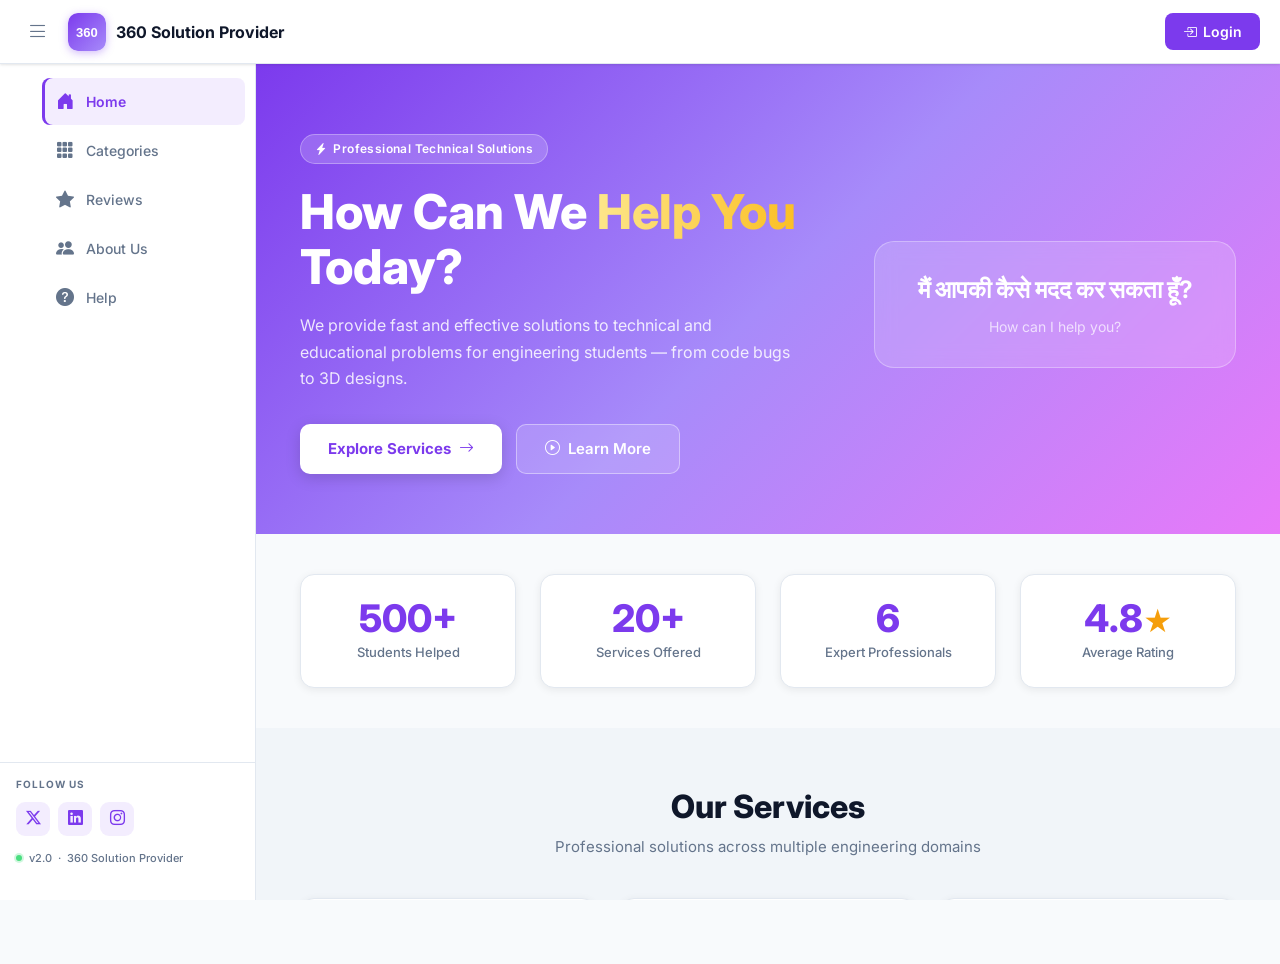
==== index.html @ 8a339fe1 "updates" ====
<!DOCTYPE html>
<html lang="en">
<head>
  <meta charset="UTF-8">
  <meta name="viewport" content="width=device-width, initial-scale=1.0">
  <meta name="description" content="360 Solution Provider — Technical & educational solutions for engineering students.">
  <title>360 Solution Provider</title>

  <!-- Favicon -->
  <link rel="icon" type="image/svg+xml" href="favicon.svg">

  <!-- Google Fonts -->
  <link rel="preconnect" href="https://fonts.googleapis.com">
  <link rel="preconnect" href="https://fonts.gstatic.com" crossorigin>
  <link href="https://fonts.googleapis.com/css2?family=Inter:wght@400;500;600;700;800&display=swap" rel="stylesheet">

  <!-- Bootstrap 5 -->
  <link href="https://cdn.jsdelivr.net/npm/bootstrap@5.3.3/dist/css/bootstrap.min.css" rel="stylesheet">

  <!-- Bootstrap Icons -->
  <link rel="stylesheet" href="https://cdn.jsdelivr.net/npm/bootstrap-icons@1.11.3/font/bootstrap-icons.min.css">

  <!-- App Shell CSS -->
  <link rel="stylesheet" href="assest/css/index.css">
</head>
<body>

  <!-- ════════════════ TOPBAR ════════════════ -->
  <nav class="topbar">
    <div class="topbar-left">
      <button class="menu-toggle" id="menuToggle" aria-label="Toggle sidebar">
        <i class="bi bi-list"></i>
      </button>
      <a href="#" class="brand" onclick="navigate('pages/home.html'); return false;">
        <img src="favicon.svg" alt="360 Logo" class="brand-logo">
        <span class="brand-name">360 Solution Provider</span>
      </a>
    </div>

    <div class="topbar-right">
      <!-- User info (shown after login) -->
      <div class="topbar-user" id="topbarUser" style="display:none">
        <img src="assest/images/avtar.jpeg" id="topbarAvatar" alt="avatar" class="user-avatar">
        <span class="user-name d-none d-sm-inline" id="topbarName"></span>
      </div>

      <!-- Auth button -->
      <button class="btn-auth" id="authBtn" onclick="handleAuthBtn()">
        <i class="bi bi-box-arrow-in-right"></i>
        <span>Login</span>
      </button>
    </div>
  </nav>

  <!-- ════════════════ SIDEBAR OVERLAY ════════════════ -->
  <div class="sidebar-overlay" onclick="closeSidebar()"></div>

  <!-- ════════════════ SIDEBAR ════════════════ -->
  <aside class="sidebar" id="sidebar">
    <nav class="sidebar-nav">
      <ul>
        <li>
          <a href="#" class="nav-link active" data-page="pages/home.html"
             onclick="navigate(this.dataset.page); return false;">
            <i class="bi bi-house-door-fill"></i><span>Home</span>
          </a>
        </li>
        <li id="profileNavItem" style="display:none">
          <a href="#" class="nav-link" data-page="pages/profile.html"
             onclick="navigate(this.dataset.page); return false;">
            <i class="bi bi-person-circle"></i><span>Profile</span>
          </a>
        </li>
        <li>
          <a href="#" class="nav-link" data-page="pages/category.html"
             onclick="navigate(this.dataset.page); return false;">
            <i class="bi bi-grid-3x3-gap-fill"></i><span>Categories</span>
          </a>
        </li>
        <li>
          <a href="#" class="nav-link" data-page="pages/review.html"
             onclick="navigate(this.dataset.page); return false;">
            <i class="bi bi-star-fill"></i><span>Reviews</span>
          </a>
        </li>
        <li>
          <a href="#" class="nav-link" data-page="pages/aboutus.html"
             onclick="navigate(this.dataset.page); return false;">
            <i class="bi bi-people-fill"></i><span>About Us</span>
          </a>
        </li>
        <li>
          <a href="#" class="nav-link" data-page="pages/help.html"
             onclick="navigate(this.dataset.page); return false;">
            <i class="bi bi-question-circle-fill"></i><span>Help</span>
          </a>
        </li>
      </ul>
    </nav>

    <div class="sidebar-footer">
      <p class="sidebar-follow">Follow us</p>
      <div class="social-links">
        <a href="https://twitter.com/360Sol_Provider" target="_blank" aria-label="Twitter" class="sf-icon-btn">
          <i class="bi bi-twitter-x"></i></a>
        <a href="https://www.linkedin.com/in/solution-provider-210a05222/" target="_blank" aria-label="LinkedIn" class="sf-icon-btn">
          <i class="bi bi-linkedin"></i></a>
        <a href="https://www.instagram.com/360solutionprovider/" target="_blank" aria-label="Instagram" class="sf-icon-btn">
          <i class="bi bi-instagram"></i></a>
      </div>
      <p class="sidebar-version"><span class="version-dot"></span>v2.0 &nbsp;&middot;&nbsp; 360 Solution Provider</p>
    </div>
  </aside>

  <!-- ════════════════ MAIN IFRAME ════════════════ -->
  <main class="main-content">
    <iframe src="pages/home.html" id="frame1" name="frame1" title="Page content"
            onload="onFrameLoad(this)"></iframe>
  </main>

  <!-- ════════════════ LOGIN MODAL ════════════════ -->
  <div class="modal fade auth-modal" id="loginModal" tabindex="-1" aria-labelledby="loginModalLabel" aria-hidden="true">
    <div class="modal-dialog modal-dialog-centered">
      <div class="modal-content">
        <div class="modal-header">
          <div class="auth-brand">
            <img src="favicon.svg" alt="Logo">
            <h5 id="loginModalLabel">Sign in to 360 SP</h5>
          </div>
          <button type="button" class="btn-close btn-close-white" data-bs-dismiss="modal" aria-label="Close"></button>
        </div>
        <div class="modal-body">
          <form id="loginForm" onsubmit="submitLogin(event)" novalidate>
            <div class="mb-3">
              <label class="form-label" for="loginUsername">Username</label>
              <input type="text" class="form-control" id="loginUsername"
                     placeholder="Enter your username" autocomplete="username">
              <div class="invalid-feedback" id="usernameError"></div>
            </div>
            <div class="mb-3">
              <label class="form-label" for="loginPassword">Password</label>
              <input type="password" class="form-control" id="loginPassword"
                     placeholder="Enter your password" autocomplete="current-password">
              <div class="invalid-feedback" id="passwordError"></div>
            </div>
            <div class="d-grid mt-4">
              <button type="submit" class="btn-submit">
                <i class="bi bi-box-arrow-in-right"></i> Sign In
              </button>
            </div>
          </form>

          <div class="auth-divider"><span>or continue with</span></div>

          <div class="d-flex gap-3 mb-3">
            <button class="btn btn-outline-secondary social-btn flex-fill">
              <i class="bi bi-google me-2"></i>Google
            </button>
            <button class="btn btn-outline-secondary social-btn flex-fill">
              <i class="bi bi-facebook me-2"></i>Facebook
            </button>
          </div>

          <p class="auth-switch mt-3">
            Don't have an account?
            <a href="#" onclick="switchToSignup(); return false;">Sign up free</a>
          </p>
        </div>
      </div>
    </div>
  </div>

  <!-- ════════════════ SIGNUP MODAL ════════════════ -->
  <div class="modal fade auth-modal" id="signupModal" tabindex="-1" aria-hidden="true">
    <div class="modal-dialog modal-dialog-centered">
      <div class="modal-content">
        <div class="modal-header">
          <div class="auth-brand">
            <img src="favicon.svg" alt="Logo">
            <h5>Create your account</h5>
          </div>
          <button type="button" class="btn-close btn-close-white" data-bs-dismiss="modal" aria-label="Close"></button>
        </div>
        <div class="modal-body">
          <form onsubmit="return false;" novalidate>
            <div class="mb-3">
              <label class="form-label" for="signupEmail">Email</label>
              <input type="email" class="form-control" id="signupEmail"
                     placeholder="your@email.com" autocomplete="email">
            </div>
            <div class="mb-3">
              <label class="form-label" for="signupUsername">Username</label>
              <input type="text" class="form-control" id="signupUsername"
                     placeholder="Choose a username">
            </div>
            <div class="mb-3">
              <label class="form-label" for="signupPassword">Password</label>
              <input type="password" class="form-control" id="signupPassword"
                     placeholder="Create a strong password">
            </div>
            <div class="mb-3">
              <label class="form-label" for="signupConfirm">Confirm Password</label>
              <input type="password" class="form-control" id="signupConfirm"
                     placeholder="Repeat password">
            </div>
            <div class="d-grid mt-4">
              <button type="button" class="btn-submit">
                <i class="bi bi-person-check-fill"></i> Create Account
              </button>
            </div>
          </form>
          <p class="auth-switch mt-3">
            Already have an account?
            <a href="#" onclick="switchToLogin(); return false;">Sign in</a>
          </p>
        </div>
      </div>
    </div>
  </div>

  <!-- Toast container -->
  <div id="toast-container"></div>

  <!-- Bootstrap JS bundle -->
  <script src="https://cdn.jsdelivr.net/npm/bootstrap@5.3.3/dist/js/bootstrap.bundle.min.js"></script>

  <!-- App logic -->
  <script src="assest/js/index.js"></script>
</body>
</html>
---- assest/css/index.css ----
/* ============================================================
   360 Solution Provider — Shell Styles (index.css)
   Covers: topbar, sidebar, main content frame, auth modals, toasts
   ============================================================ */

@import url('https://fonts.googleapis.com/css2?family=Inter:wght@400;500;600;700;800&display=swap');

/* ── Variables ─────────────────────────────────────────────── */
:root {
  --primary:       #7c3aed;
  --primary-dark:  #6d28d9;
  --primary-light: rgba(124,58,237,.09);
  --topbar-h:      64px;
  --sidebar-w:     256px;
  --bg:            #f8fafc;
  --sidebar-bg:    #ffffff;
  --topbar-bg:     #ffffff;
  --text-1:        #0f172a;
  --text-2:        #64748b;
  --border:        #e2e8f0;
  --shadow-sm:     0 1px 3px rgba(0,0,0,.08), 0 1px 2px rgba(0,0,0,.04);
  --shadow-md:     0 4px 12px rgba(0,0,0,.10);
  --radius:        10px;
  --font:          'Inter', system-ui, sans-serif;
  --transition:    0.28s cubic-bezier(.4,0,.2,1);
}

/* ── Reset ─────────────────────────────────────────────────── */
*, *::before, *::after { box-sizing: border-box; margin: 0; padding: 0; }
html, body { height: 100%; font-family: var(--font); background: var(--bg); }

/* ── Topbar ─────────────────────────────────────────────────── */
.topbar {
  position: fixed; top: 0; left: 0; right: 0;
  height: var(--topbar-h);
  background: var(--topbar-bg);
  border-bottom: 1px solid var(--border);
  display: flex; align-items: center; justify-content: space-between;
  padding: 0 20px;
  z-index: 1000;
  box-shadow: var(--shadow-sm);
}
.topbar-left  { display: flex; align-items: center; gap: 12px; }
.topbar-right { display: flex; align-items: center; gap: 12px; }

.menu-toggle {
  background: none; border: none; padding: 7px; border-radius: 8px;
  color: var(--text-2); font-size: 22px; cursor: pointer;
  transition: background var(--transition), color var(--transition);
  line-height: 1; display: flex; align-items: center;
}
.menu-toggle:hover { background: var(--primary-light); color: var(--primary); }

.brand { display: flex; align-items: center; gap: 10px; text-decoration: none; }
.brand-logo {
  width: 38px; height: 38px; border-radius: 10px; object-fit: contain;
  box-shadow: 0 2px 8px rgba(124,58,237,.35);
}
.brand-name {
  font-size: 16px; font-weight: 700; color: var(--text-1); white-space: nowrap;
}

.topbar-user { display: flex; align-items: center; gap: 9px; }
.user-avatar {
  width: 32px; height: 32px; border-radius: 50%; object-fit: cover;
  border: 2px solid var(--primary);
}
.user-name { font-size: 14px; font-weight: 600; color: var(--text-1); }

.btn-auth {
  display: flex; align-items: center; gap: 6px;
  padding: 8px 18px; background: var(--primary);
  color: #fff; border: none; border-radius: 8px;
  font-size: 14px; font-weight: 600; cursor: pointer;
  font-family: var(--font);
  transition: background var(--transition), transform .1s;
}
.btn-auth:hover { background: var(--primary-dark); transform: translateY(-1px); }
.btn-auth:active { transform: translateY(0); }

/* ── Sidebar ─────────────────────────────────────────────────── */
.sidebar {
  position: fixed;
  top: var(--topbar-h); left: 0;
  width: var(--sidebar-w);
  height: calc(100vh - var(--topbar-h));
  background: var(--sidebar-bg);
  border-right: 1px solid var(--border);
  display: flex; flex-direction: column;
  transform: translateX(-100%);
  transition: transform var(--transition);
  z-index: 900; overflow-y: auto;
}
/* Always visible on lg screens */
@media (min-width: 1024px) {
  .sidebar { transform: translateX(0); }
}
body.sidebar-open .sidebar { transform: translateX(0); }

.sidebar-nav { flex: 1; padding: 14px 10px; }
.sidebar-nav ul { list-style: none; }
.sidebar-nav li { margin-bottom: 2px; }

.nav-link {
  display: flex; align-items: center; gap: 12px;
  padding: 10px 14px; border-radius: 8px;
  text-decoration: none; color: var(--text-2);
  font-size: 14px; font-weight: 500;
  transition: background var(--transition), color var(--transition);
}
.nav-link i { font-size: 18px; flex-shrink: 0; }
.nav-link:hover { background: var(--primary-light); color: var(--primary); }
.nav-link.active {
  background: var(--primary-light); color: var(--primary); font-weight: 600;
  box-shadow: inset 3px 0 0 var(--primary);
}

.sidebar-footer {
  padding: 14px 16px 18px;
  border-top: 1px solid var(--border);
}
.sidebar-follow {
  font-size: 10px; font-weight: 700; letter-spacing: 1px;
  text-transform: uppercase; color: var(--text-2);
  margin-bottom: 10px;
}
.social-links { display: flex; gap: 8px; margin-bottom: 14px; }
.sf-icon-btn {
  display: flex; align-items: center; justify-content: center;
  width: 34px; height: 34px; border-radius: 9px;
  background: var(--primary-light); color: var(--primary);
  font-size: 15px; text-decoration: none;
  transition: background var(--transition), color var(--transition), transform .15s;
}
.sf-icon-btn:hover {
  background: var(--primary); color: #fff;
  transform: translateY(-2px);
}
.sidebar-version {
  display: flex; align-items: center; gap: 7px;
  font-size: 11px; color: var(--text-2); font-weight: 500;
}
.version-dot {
  display: inline-block; width: 6px; height: 6px;
  border-radius: 50%; background: #4ade80; flex-shrink: 0;
  box-shadow: 0 0 0 2px rgba(74,222,128,.25);
}

/* ── Overlay (mobile) ───────────────────────────────────────── */
.sidebar-overlay {
  display: none; position: fixed; inset: 0;
  background: rgba(0,0,0,.45); z-index: 800;
  backdrop-filter: blur(2px); -webkit-backdrop-filter: blur(2px);
}
body.sidebar-open .sidebar-overlay { display: block; }
@media (min-width: 1024px) {
  body.sidebar-open .sidebar-overlay { display: none; }
}

/* ── Main content ───────────────────────────────────────────── */
.main-content {
  margin-top: var(--topbar-h);
  height: calc(100vh - var(--topbar-h));
  transition: margin-left var(--transition);
}
@media (min-width: 1024px) {
  .main-content { margin-left: var(--sidebar-w); }
}

#frame1 {
  width: 100%; height: 100%; border: none;
  opacity: 0; transition: opacity .3s ease;
}
#frame1.loaded { opacity: 1; }

/* ── Auth Modal ─────────────────────────────────────────────── */
.auth-modal .modal-content {
  background: #18181b;
  border: 1px solid rgba(255,255,255,.1);
  border-radius: 18px; color: #fff;
  box-shadow: 0 25px 60px rgba(0,0,0,.5);
}
.auth-modal .modal-header { padding: 24px 24px 0; border: none; }
.auth-modal .modal-body   { padding: 18px 24px 28px; }

.auth-brand { display: flex; align-items: center; gap: 12px; }
.auth-brand img { width: 38px; height: 38px; border-radius: 10px; }
.auth-brand h5 { margin: 0; font-weight: 700; font-size: 17px; color: #fff; }

.auth-modal .form-label {
  color: rgba(255,255,255,.65); font-size: 12px;
  font-weight: 600; letter-spacing: .5px; text-transform: uppercase;
  margin-bottom: 6px;
}
.auth-modal .form-control {
  background: rgba(255,255,255,.07);
  border: 1.5px solid rgba(255,255,255,.12);
  color: #fff; border-radius: 10px;
  padding: 11px 14px; font-size: 14px;
  transition: border-color var(--transition), box-shadow var(--transition);
  font-family: var(--font);
}
.auth-modal .form-control:focus {
  background: rgba(255,255,255,.1);
  border-color: var(--primary);
  box-shadow: 0 0 0 3px rgba(124,58,237,.25); color: #fff;
}
.auth-modal .form-control::placeholder { color: rgba(255,255,255,.28); }
.auth-modal .form-control.is-invalid  { border-color: #f87171; }
.auth-modal .invalid-feedback { color: #fca5a5; font-size: 12px; }

.btn-submit {
  width: 100%; padding: 12px; background: var(--primary);
  color: #fff; border: none; border-radius: 10px;
  font-size: 15px; font-weight: 600; cursor: pointer;
  font-family: var(--font);
  transition: background var(--transition), transform .1s;
  display: flex; align-items: center; justify-content: center; gap: 8px;
}
.btn-submit:hover  { background: var(--primary-dark); transform: translateY(-1px); }
.btn-submit:active { transform: translateY(0); }

.auth-divider {
  text-align: center; margin: 20px 0; position: relative;
  color: rgba(255,255,255,.3); font-size: 12px;
}
.auth-divider::before, .auth-divider::after {
  content: ''; position: absolute; top: 50%;
  width: 42%; height: 1px; background: rgba(255,255,255,.1);
}
.auth-divider::before { left: 0; }
.auth-divider::after  { right: 0; }

.social-btn {
  border-color: rgba(255,255,255,.15) !important;
  color: rgba(255,255,255,.75) !important;
  font-size: 13px; border-radius: 9px;
  transition: all var(--transition) !important;
}
.social-btn:hover {
  background: rgba(255,255,255,.07) !important;
  border-color: rgba(255,255,255,.3) !important;
  color: #fff !important;
}
.auth-switch { color: rgba(255,255,255,.5); font-size: 13px; text-align: center; }
.auth-switch a { color: #a78bfa !important; font-weight: 600; text-decoration: none; }
.auth-switch a:hover { color: #c4b5fd !important; }

/* Shake animation */
@keyframes shake {
  0%,100% { transform: translateX(0); }
  20% { transform: translateX(-9px); }
  40% { transform: translateX(9px); }
  60% { transform: translateX(-6px); }
  80% { transform: translateX(6px); }
}
.shake { animation: shake .45s ease-in-out; }

/* ── Toast System ───────────────────────────────────────────── */
#toast-container {
  position: fixed; bottom: 28px; right: 28px;
  z-index: 9999; display: flex; flex-direction: column; gap: 10px;
  pointer-events: none;
}
.app-toast {
  display: flex; align-items: center; gap: 12px;
  background: #1e2430; color: #f0f0f0;
  padding: 13px 18px; border-radius: 12px;
  box-shadow: 0 8px 32px rgba(0,0,0,.4);
  min-width: 260px; max-width: 360px;
  opacity: 0; transform: translateX(60px);
  transition: all .35s cubic-bezier(.21,1.02,.73,1);
  pointer-events: auto; border-left: 4px solid transparent;
  font-size: 14px; font-weight: 500;
}
.app-toast.show { opacity: 1; transform: translateX(0); }
.app-toast.success { border-left-color: #4ade80; }
.app-toast.error   { border-left-color: #f87171; }
.app-toast.info    { border-left-color: #60a5fa; }
.app-toast.warning { border-left-color: #fbbf24; }
.toast-icon { font-size: 16px; flex-shrink: 0; }
.app-toast.success .toast-icon { color: #4ade80; }
.app-toast.error   .toast-icon { color: #f87171; }
.app-toast.info    .toast-icon { color: #60a5fa; }
.app-toast.warning .toast-icon { color: #fbbf24; }

/* ── Responsive ────────────────────────────────────────────── */
@media (max-width: 480px) {
  .brand-name { display: none; }
  #toast-container { bottom: 16px; right: 12px; left: 12px; }
  .app-toast { min-width: 0; max-width: 100%; }
}
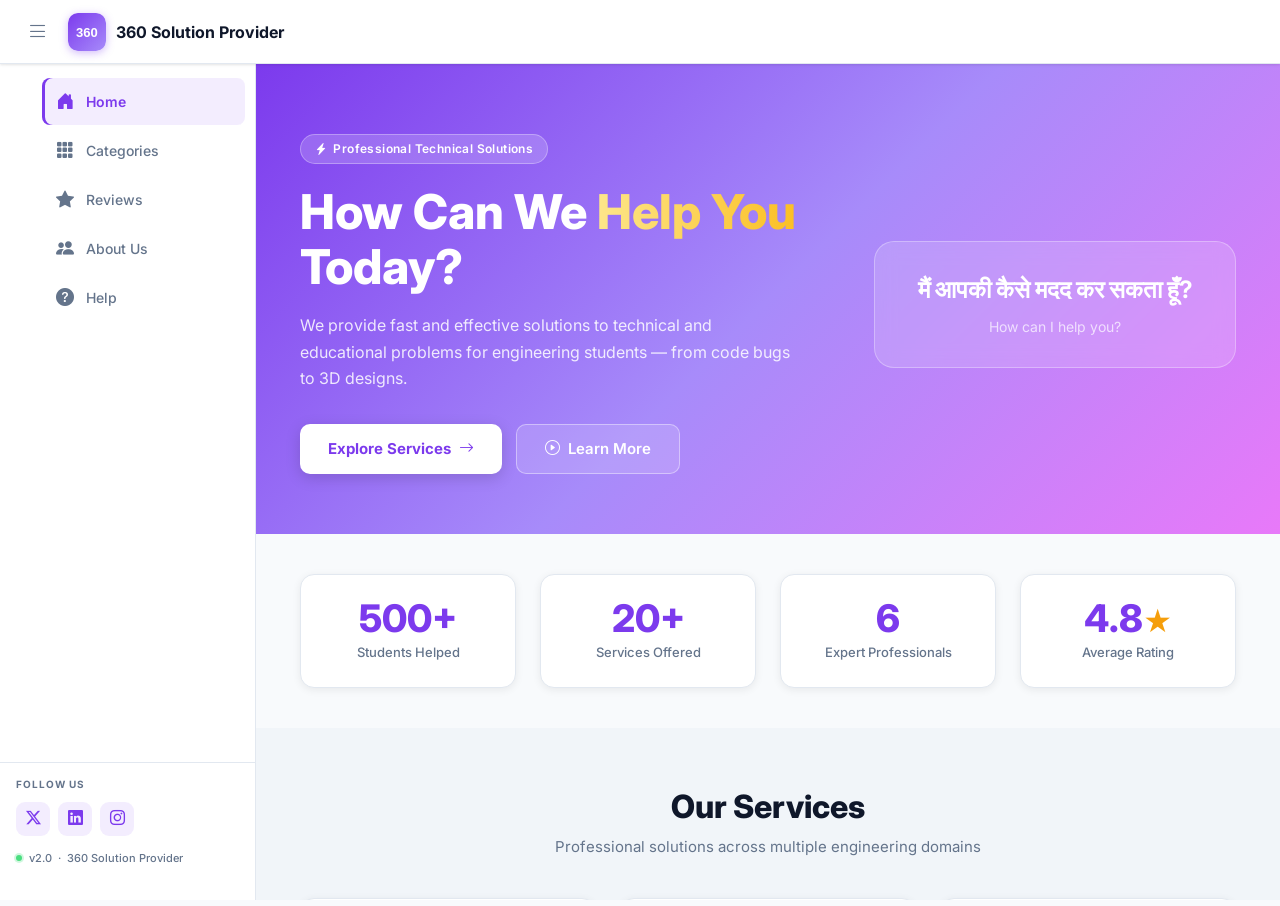
==== commit 8c024307: "FIX" ====
--- a/index.html
+++ b/index.html
@@ -36,20 +36,6 @@
         <span class="brand-name">360 Solution Provider</span>
       </a>
     </div>
-
-    <div class="topbar-right">
-      <!-- User info (shown after login) -->
-      <div class="topbar-user" id="topbarUser" style="display:none">
-        <img src="assest/images/avtar.jpeg" id="topbarAvatar" alt="avatar" class="user-avatar">
-        <span class="user-name d-none d-sm-inline" id="topbarName"></span>
-      </div>
-
-      <!-- Auth button -->
-      <button class="btn-auth" id="authBtn" onclick="handleAuthBtn()">
-        <i class="bi bi-box-arrow-in-right"></i>
-        <span>Login</span>
-      </button>
-    </div>
   </nav>
 
   <!-- ════════════════ SIDEBAR OVERLAY ════════════════ -->
@@ -65,12 +51,6 @@
             <i class="bi bi-house-door-fill"></i><span>Home</span>
           </a>
         </li>
-        <li id="profileNavItem" style="display:none">
-          <a href="#" class="nav-link" data-page="pages/profile.html"
-             onclick="navigate(this.dataset.page); return false;">
-            <i class="bi bi-person-circle"></i><span>Profile</span>
-          </a>
-        </li>
         <li>
           <a href="#" class="nav-link" data-page="pages/category.html"
              onclick="navigate(this.dataset.page); return false;">
@@ -84,7 +64,7 @@
           </a>
         </li>
         <li>
-          <a href="#" class="nav-link" data-page="pages/aboutus.html"
+          <a href="#" class="nav-link" data-page="pages/about-us.html"
              onclick="navigate(this.dataset.page); return false;">
             <i class="bi bi-people-fill"></i><span>About Us</span>
           </a>
@@ -118,106 +98,6 @@
             onload="onFrameLoad(this)"></iframe>
   </main>
 
-  <!-- ════════════════ LOGIN MODAL ════════════════ -->
-  <div class="modal fade auth-modal" id="loginModal" tabindex="-1" aria-labelledby="loginModalLabel" aria-hidden="true">
-    <div class="modal-dialog modal-dialog-centered">
-      <div class="modal-content">
-        <div class="modal-header">
-          <div class="auth-brand">
-            <img src="favicon.svg" alt="Logo">
-            <h5 id="loginModalLabel">Sign in to 360 SP</h5>
-          </div>
-          <button type="button" class="btn-close btn-close-white" data-bs-dismiss="modal" aria-label="Close"></button>
-        </div>
-        <div class="modal-body">
-          <form id="loginForm" onsubmit="submitLogin(event)" novalidate>
-            <div class="mb-3">
-              <label class="form-label" for="loginUsername">Username</label>
-              <input type="text" class="form-control" id="loginUsername"
-                     placeholder="Enter your username" autocomplete="username">
-              <div class="invalid-feedback" id="usernameError"></div>
-            </div>
-            <div class="mb-3">
-              <label class="form-label" for="loginPassword">Password</label>
-              <input type="password" class="form-control" id="loginPassword"
-                     placeholder="Enter your password" autocomplete="current-password">
-              <div class="invalid-feedback" id="passwordError"></div>
-            </div>
-            <div class="d-grid mt-4">
-              <button type="submit" class="btn-submit">
-                <i class="bi bi-box-arrow-in-right"></i> Sign In
-              </button>
-            </div>
-          </form>
-
-          <div class="auth-divider"><span>or continue with</span></div>
-
-          <div class="d-flex gap-3 mb-3">
-            <button class="btn btn-outline-secondary social-btn flex-fill">
-              <i class="bi bi-google me-2"></i>Google
-            </button>
-            <button class="btn btn-outline-secondary social-btn flex-fill">
-              <i class="bi bi-facebook me-2"></i>Facebook
-            </button>
-          </div>
-
-          <p class="auth-switch mt-3">
-            Don't have an account?
-            <a href="#" onclick="switchToSignup(); return false;">Sign up free</a>
-          </p>
-        </div>
-      </div>
-    </div>
-  </div>
-
-  <!-- ════════════════ SIGNUP MODAL ════════════════ -->
-  <div class="modal fade auth-modal" id="signupModal" tabindex="-1" aria-hidden="true">
-    <div class="modal-dialog modal-dialog-centered">
-      <div class="modal-content">
-        <div class="modal-header">
-          <div class="auth-brand">
-            <img src="favicon.svg" alt="Logo">
-            <h5>Create your account</h5>
-          </div>
-          <button type="button" class="btn-close btn-close-white" data-bs-dismiss="modal" aria-label="Close"></button>
-        </div>
-        <div class="modal-body">
-          <form onsubmit="return false;" novalidate>
-            <div class="mb-3">
-              <label class="form-label" for="signupEmail">Email</label>
-              <input type="email" class="form-control" id="signupEmail"
-                     placeholder="your@email.com" autocomplete="email">
-            </div>
-            <div class="mb-3">
-              <label class="form-label" for="signupUsername">Username</label>
-              <input type="text" class="form-control" id="signupUsername"
-                     placeholder="Choose a username">
-            </div>
-            <div class="mb-3">
-              <label class="form-label" for="signupPassword">Password</label>
-              <input type="password" class="form-control" id="signupPassword"
-                     placeholder="Create a strong password">
-            </div>
-            <div class="mb-3">
-              <label class="form-label" for="signupConfirm">Confirm Password</label>
-              <input type="password" class="form-control" id="signupConfirm"
-                     placeholder="Repeat password">
-            </div>
-            <div class="d-grid mt-4">
-              <button type="button" class="btn-submit">
-                <i class="bi bi-person-check-fill"></i> Create Account
-              </button>
-            </div>
-          </form>
-          <p class="auth-switch mt-3">
-            Already have an account?
-            <a href="#" onclick="switchToLogin(); return false;">Sign in</a>
-          </p>
-        </div>
-      </div>
-    </div>
-  </div>
-
   <!-- Toast container -->
   <div id="toast-container"></div>
 
--- a/assest/css/index.css
+++ b/assest/css/index.css
@@ -1,6 +1,6 @@
 /* ============================================================
    360 Solution Provider — Shell Styles (index.css)
-   Covers: topbar, sidebar, main content frame, auth modals, toasts
+   Covers: topbar, sidebar, main content frame, toasts
    ============================================================ */
 
 @import url('https://fonts.googleapis.com/css2?family=Inter:wght@400;500;600;700;800&display=swap');
@@ -19,7 +19,6 @@
   --text-2:        #64748b;
   --border:        #e2e8f0;
   --shadow-sm:     0 1px 3px rgba(0,0,0,.08), 0 1px 2px rgba(0,0,0,.04);
-  --shadow-md:     0 4px 12px rgba(0,0,0,.10);
   --radius:        10px;
   --font:          'Inter', system-ui, sans-serif;
   --transition:    0.28s cubic-bezier(.4,0,.2,1);
@@ -31,17 +30,16 @@
 
 /* ── Topbar ─────────────────────────────────────────────────── */
 .topbar {
-  position: fixed; top: 0; left: 0; right: 0;
+  position: sticky; top: 0; left: 0; right: 0;
   height: var(--topbar-h);
   background: var(--topbar-bg);
   border-bottom: 1px solid var(--border);
-  display: flex; align-items: center; justify-content: space-between;
+  display: flex; align-items: center;
   padding: 0 20px;
   z-index: 1000;
   box-shadow: var(--shadow-sm);
 }
-.topbar-left  { display: flex; align-items: center; gap: 12px; }
-.topbar-right { display: flex; align-items: center; gap: 12px; }
+.topbar-left { display: flex; align-items: center; gap: 12px; }
 
 .menu-toggle {
   background: none; border: none; padding: 7px; border-radius: 8px;
@@ -60,24 +58,6 @@
   font-size: 16px; font-weight: 700; color: var(--text-1); white-space: nowrap;
 }
 
-.topbar-user { display: flex; align-items: center; gap: 9px; }
-.user-avatar {
-  width: 32px; height: 32px; border-radius: 50%; object-fit: cover;
-  border: 2px solid var(--primary);
-}
-.user-name { font-size: 14px; font-weight: 600; color: var(--text-1); }
-
-.btn-auth {
-  display: flex; align-items: center; gap: 6px;
-  padding: 8px 18px; background: var(--primary);
-  color: #fff; border: none; border-radius: 8px;
-  font-size: 14px; font-weight: 600; cursor: pointer;
-  font-family: var(--font);
-  transition: background var(--transition), transform .1s;
-}
-.btn-auth:hover { background: var(--primary-dark); transform: translateY(-1px); }
-.btn-auth:active { transform: translateY(0); }
-
 /* ── Sidebar ─────────────────────────────────────────────────── */
 .sidebar {
   position: fixed;
@@ -91,10 +71,13 @@
   transition: transform var(--transition);
   z-index: 900; overflow-y: auto;
 }
-/* Always visible on lg screens */
 @media (min-width: 1024px) {
   .sidebar { transform: translateX(0); }
+  /* Desktop: hamburger collapses sidebar */
+  body.sidebar-collapsed .sidebar { transform: translateX(-100%); }
+  body.sidebar-collapsed .main-content { margin-left: 0; }
 }
+/* Mobile: hamburger opens sidebar */
 body.sidebar-open .sidebar { transform: translateX(0); }
 
 .sidebar-nav { flex: 1; padding: 14px 10px; }
@@ -159,7 +142,6 @@
 
 /* ── Main content ───────────────────────────────────────────── */
 .main-content {
-  margin-top: var(--topbar-h);
   height: calc(100vh - var(--topbar-h));
   transition: margin-left var(--transition);
 }
@@ -172,89 +154,6 @@
   opacity: 0; transition: opacity .3s ease;
 }
 #frame1.loaded { opacity: 1; }
-
-/* ── Auth Modal ─────────────────────────────────────────────── */
-.auth-modal .modal-content {
-  background: #18181b;
-  border: 1px solid rgba(255,255,255,.1);
-  border-radius: 18px; color: #fff;
-  box-shadow: 0 25px 60px rgba(0,0,0,.5);
-}
-.auth-modal .modal-header { padding: 24px 24px 0; border: none; }
-.auth-modal .modal-body   { padding: 18px 24px 28px; }
-
-.auth-brand { display: flex; align-items: center; gap: 12px; }
-.auth-brand img { width: 38px; height: 38px; border-radius: 10px; }
-.auth-brand h5 { margin: 0; font-weight: 700; font-size: 17px; color: #fff; }
-
-.auth-modal .form-label {
-  color: rgba(255,255,255,.65); font-size: 12px;
-  font-weight: 600; letter-spacing: .5px; text-transform: uppercase;
-  margin-bottom: 6px;
-}
-.auth-modal .form-control {
-  background: rgba(255,255,255,.07);
-  border: 1.5px solid rgba(255,255,255,.12);
-  color: #fff; border-radius: 10px;
-  padding: 11px 14px; font-size: 14px;
-  transition: border-color var(--transition), box-shadow var(--transition);
-  font-family: var(--font);
-}
-.auth-modal .form-control:focus {
-  background: rgba(255,255,255,.1);
-  border-color: var(--primary);
-  box-shadow: 0 0 0 3px rgba(124,58,237,.25); color: #fff;
-}
-.auth-modal .form-control::placeholder { color: rgba(255,255,255,.28); }
-.auth-modal .form-control.is-invalid  { border-color: #f87171; }
-.auth-modal .invalid-feedback { color: #fca5a5; font-size: 12px; }
-
-.btn-submit {
-  width: 100%; padding: 12px; background: var(--primary);
-  color: #fff; border: none; border-radius: 10px;
-  font-size: 15px; font-weight: 600; cursor: pointer;
-  font-family: var(--font);
-  transition: background var(--transition), transform .1s;
-  display: flex; align-items: center; justify-content: center; gap: 8px;
-}
-.btn-submit:hover  { background: var(--primary-dark); transform: translateY(-1px); }
-.btn-submit:active { transform: translateY(0); }
-
-.auth-divider {
-  text-align: center; margin: 20px 0; position: relative;
-  color: rgba(255,255,255,.3); font-size: 12px;
-}
-.auth-divider::before, .auth-divider::after {
-  content: ''; position: absolute; top: 50%;
-  width: 42%; height: 1px; background: rgba(255,255,255,.1);
-}
-.auth-divider::before { left: 0; }
-.auth-divider::after  { right: 0; }
-
-.social-btn {
-  border-color: rgba(255,255,255,.15) !important;
-  color: rgba(255,255,255,.75) !important;
-  font-size: 13px; border-radius: 9px;
-  transition: all var(--transition) !important;
-}
-.social-btn:hover {
-  background: rgba(255,255,255,.07) !important;
-  border-color: rgba(255,255,255,.3) !important;
-  color: #fff !important;
-}
-.auth-switch { color: rgba(255,255,255,.5); font-size: 13px; text-align: center; }
-.auth-switch a { color: #a78bfa !important; font-weight: 600; text-decoration: none; }
-.auth-switch a:hover { color: #c4b5fd !important; }
-
-/* Shake animation */
-@keyframes shake {
-  0%,100% { transform: translateX(0); }
-  20% { transform: translateX(-9px); }
-  40% { transform: translateX(9px); }
-  60% { transform: translateX(-6px); }
-  80% { transform: translateX(6px); }
-}
-.shake { animation: shake .45s ease-in-out; }
 
 /* ── Toast System ───────────────────────────────────────────── */
 #toast-container {
